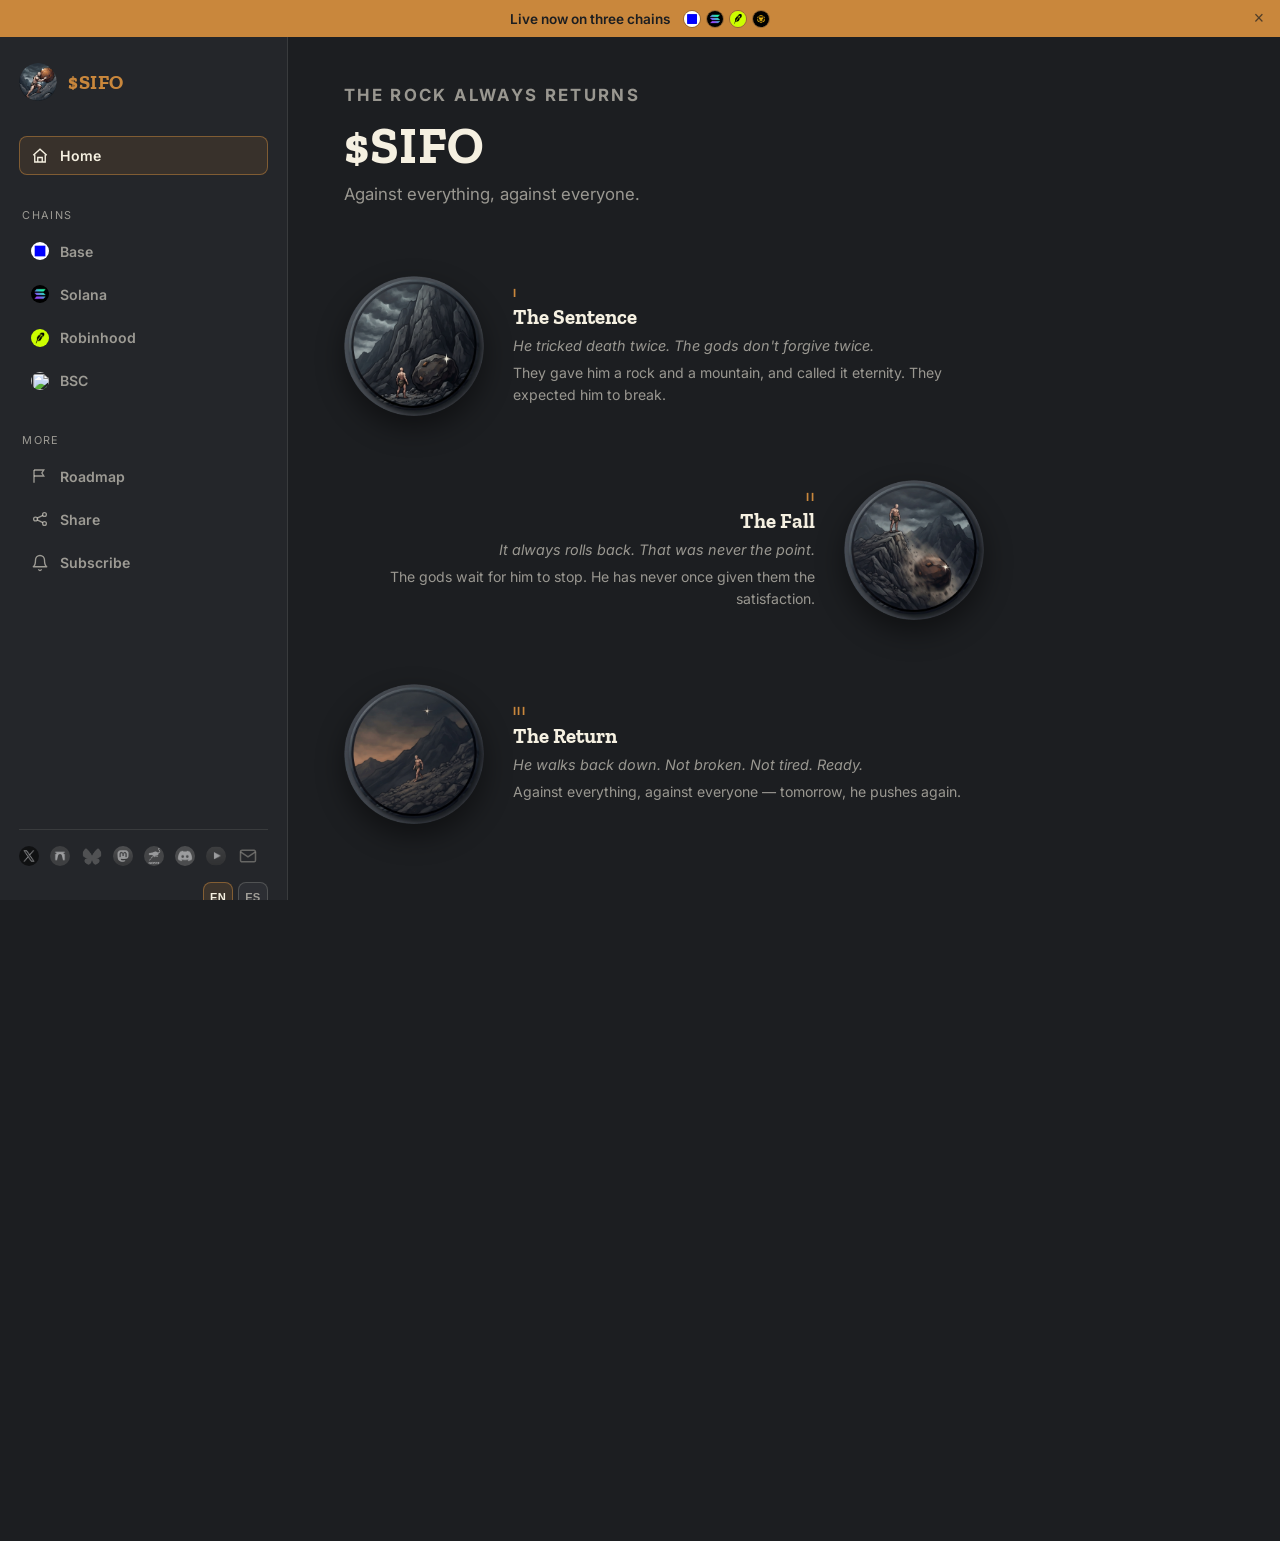
==== index.html @ 00148073 "Update index.html" ====
<!doctype html>
<html lang="en">
<head>
  <meta charset="UTF-8" />
  <meta name="viewport" content="width=device-width, initial-scale=1" />
  <title>$SIFO</title>
  <meta name="description" content="Against everything, against everyone." />
  <link rel="icon" type="image/png" href="/favicon.png" />

  <meta property="og:title" content="$SIFO" />
  <meta property="og:description" content="Against everything, against everyone." />
  <meta property="og:image" content="https://www.sisifotoken.xyz/og.png" />
  <meta property="og:url" content="https://www.sisifotoken.xyz/" />
  <meta property="og:type" content="website" />

  <meta name="twitter:card" content="summary_large_image" />
  <meta name="twitter:title" content="$SIFO" />
  <meta name="twitter:description" content="Against everything, against everyone." />
  <meta name="twitter:image" content="https://www.sisifotoken.xyz/og.png" />

  <meta name="theme-color" content="#1c1e21" />
  <meta name="virtual-protocol-site-verification" content="3f7be207d0152af9b5579db049e0d0c9" />

  <script>
    window.va = window.va || function () { (window.vaq = window.vaq || []).push(arguments); };
  </script>
  <script defer src="/_vercel/insights/script.js"></script>

  <link rel="preconnect" href="https://fonts.googleapis.com">
  <link rel="preconnect" href="https://fonts.gstatic.com" crossorigin>
  <link href="https://fonts.googleapis.com/css2?family=Zilla+Slab:wght@500;700&family=Inter:wght@400;500;600;700&family=DM+Mono:wght@400;500&display=swap" rel="stylesheet">

  <link rel="stylesheet" href="/css/style.css">
</head>
<body>
  <!-- BANNER SUPERIOR -->
  <div class="top-banner" id="topBanner">
    <span data-en="Live now on three chains" data-es="Ya disponible en 4 cadenas">Live on 4 chains</span>
    <div class="chains">
      <img src="/base-chain.png" alt="Base" />
      <img src="/solana.png" alt="Solana" />
      <img src="/robinhood.png" alt="Robinhood" />
      <img src="/bnbchain.jpg" alt="Binance Smart Chain" />
    </div>
    <button class="top-banner-close" id="topBannerClose" aria-label="Close">&times;</button>
  </div>

  <div class="topbar">
    <div class="brand">
      <img src="/favicon.png" alt="$SIFO" />
      <span class="brand-text">$SIFO</span>
    </div>
    <button class="hamburger" id="hamburgerBtn" aria-label="Menu">
      <span></span><span></span><span></span>
    </button>
  </div>

  <div class="overlay" id="overlay"></div>

  <div class="shell">
    <nav class="sidebar" id="sidebar">
      <div class="brand">
        <img src="/favicon.png" alt="$SIFO" />
        <span class="brand-text">$SIFO</span>
      </div>

      <div class="nav-group">
        <button class="nav-item active" data-target="home" onclick="switchSection('home', this)">
          <svg class="nav-icon-svg" viewBox="0 0 24 24"><path d="M3 11l9-8 9 8"/><path d="M5 10v10h14V10"/><path d="M9 20v-6h6v6"/></svg>
          <span data-en="Home" data-es="Inicio">Home</span>
        </button>
      </div>

      <div class="nav-group">
        <p class="nav-label" data-en="Chains" data-es="Cadenas">Chains</p>
        <button class="nav-item" data-target="base" onclick="switchSection('base', this)">
          <img class="nav-icon" src="/base-chain.png" alt="" /> <span data-en="Base" data-es="Base">Base</span>
        </button>
        <button class="nav-item" data-target="solana" onclick="switchSection('solana', this)">
          <img class="nav-icon" src="/solana.png" alt="" /> <span data-en="Solana" data-es="Solana">Solana</span>
        </button>
        <button class="nav-item" data-target="hood" onclick="switchSection('hood', this)">
          <img class="nav-icon" src="/robinhood.png" alt="" /> <span data-en="Robinhood" data-es="Robinhood">Robinhood</span>
        </button>
        <button class="nav-item" data-target="bsc" onclick="switchSection('hood', this)">
          <img class="nav-icon" src="/bnbchain.png" alt="" /> <span data-en="BSC" data-es="BSC">BSC</span>
        </button>
      </div>

      <div class="nav-group">
        <p class="nav-label" data-en="More" data-es="Más">More</p>
        <button class="nav-item" data-target="roadmap" onclick="switchSection('roadmap', this)">
          <svg class="nav-icon-svg" viewBox="0 0 24 24"><path d="M4 21V4"/><path d="M4 4h13l-2.5 4L17 12H4"/></svg> <span data-en="Roadmap" data-es="Hoja de ruta">Roadmap</span>
        </button>
        <button class="nav-item" data-target="share" onclick="switchSection('share', this)">
          <svg class="nav-icon-svg" viewBox="0 0 24 24"><circle cx="6" cy="12" r="2.5"/><circle cx="18" cy="6" r="2.5"/><circle cx="18" cy="18" r="2.5"/><line x1="8.2" y1="10.8" x2="15.8" y2="7.2"/><line x1="8.2" y1="13.2" x2="15.8" y2="16.8"/></svg> <span data-en="Share" data-es="Compartir">Share</span>
        </button>
        <button class="nav-item" data-target="mail" onclick="switchSection('mail', this)">
          <svg class="nav-icon-svg" viewBox="0 0 24 24" fill="none" stroke="currentColor" stroke-width="2" stroke-linecap="round" stroke-linejoin="round">
            <path d="M18 8a6 6 0 0 0-12 0c0 7-3 9-3 9h18s-3-2-3-9"/>
            <path d="M13.73 21a2 2 0 0 1-3.46 0"/>
          </svg> <span data-en="Subscribe" data-es="Suscríbete">Subscribe</span>
        </button>
      </div>

        <div class="sidebar-footer">
          <a href="https://x.com/sisifotoken" target="_blank" rel="noopener noreferrer"><img src="/x.png" alt="X" /></a>
          <a href="https://farcaster.xyz/sisifotoken" target="_blank" rel="noopener noreferrer"><img src="/farcaster.png" alt="Farcaster" /></a>
          <a href="https://bsky.app/profile/sisifotoken.bsky.social" target="_blank" rel="noopener noreferrer"><img src="/bluesky.png" alt="Bluesky" /></a>
          <a href="https://mastodon.social/@sisifotoken" target="_blank" rel="noopener noreferrer"><img src="/mastodon.png" alt="Mastodon" /></a>
          <a href="https://nostr.com/profile/npub1q69sutkc67y2qqrcd8sqsq3d3lgsggv6p8v0s9rgugly3xl09xvsrdzpj4" target="_blank" rel="noopener noreferrer"><img src="/nostr.png" alt="Nostr" /></a>
          <a href="https://discord.sisifotoken.xyz" target="_blank" rel="noopener noreferrer"><img src="/discord.png" alt="Discord" /></a>
          <a href="https://www.youtube.com/@sisifotoken" target="_blank" rel="noopener noreferrer"><img src="/youtube.png" alt="YouTube" /></a>
          <a href="mailto:info@sisifotoken.xyz" title="info@sisifotoken.xyz">
            <svg viewBox="0 0 24 24"><rect x="3" y="5" width="18" height="14" rx="2"/><path d="M3 7l9 6 9-6"/></svg>
          </a>
          <div class="lang-toggle">
            <button class="lang-btn" id="langBtnEn" onclick="setLang('en')">EN</button>
            <button class="lang-btn" id="langBtnEs" onclick="setLang('es')">ES</button>
          </div>
        </div>      
    </nav>

    <main class="main">
      <div class="hero">
        <p class="hero-eyebrow" data-en="The rock always returns" data-es="La roca siempre vuelve">The rock always returns</p>
        <h1>$SIFO</h1>
        <p data-en="Against everything, against everyone." data-es="Contra todo, contra todos.">Against everything, against everyone.</p>
      </div>

      <!-- HOME -->
      <section class="section active" id="section-home">
        <div class="lore-section">
          <div class="lore-chapter">
            <img src="/lore-sentence.png" alt="The Sentence" onclick="openLightbox(this.src)" />
            <div>
              <p class="lore-num">I</p>
              <p class="lore-title" data-en="The Sentence" data-es="La Condena">The Sentence</p>
              <p class="lore-quote" data-en="He tricked death twice. The gods don't forgive twice." data-es="Engañó a la muerte dos veces. Los dioses no perdonan dos veces.">He tricked death twice. The gods don't forgive twice.</p>
              <p class="lore-body" data-en="They gave him a rock and a mountain, and called it eternity. They expected him to break." data-es="Le dieron una roca y una montaña, y lo llamaron eternidad. Esperaban que se rindiera.">They gave him a rock and a mountain, and called it eternity. They expected him to break.</p>
            </div>
          </div>

          <div class="lore-chapter">
            <img src="/lore-fall.png" alt="The Fall" onclick="openLightbox(this.src)" />
            <div>
              <p class="lore-num">II</p>
              <p class="lore-title" data-en="The Fall" data-es="La Caída">The Fall</p>
              <p class="lore-quote" data-en="It always rolls back. That was never the point." data-es="Siempre vuelve a caer. Nunca fue esa la cuestión.">It always rolls back. That was never the point.</p>
              <p class="lore-body" data-en="The gods wait for him to stop. He has never once given them the satisfaction." data-es="Los dioses esperan a que se detenga. Nunca les ha dado esa satisfacción.">The gods wait for him to stop. He has never once given them the satisfaction.</p>
            </div>
          </div>

          <div class="lore-chapter">
            <img src="/lore-return.png" alt="The Return" onclick="openLightbox(this.src)" />
            <div>
              <p class="lore-num">III</p>
              <p class="lore-title" data-en="The Return" data-es="El Regreso">The Return</p>
              <p class="lore-quote" data-en="He walks back down. Not broken. Not tired. Ready." data-es="Baja de nuevo. Sin quebrarse. Sin cansancio. Listo.">He walks back down. Not broken. Not tired. Ready.</p>
              <p class="lore-body" data-en="Against everything, against everyone — tomorrow, he pushes again." data-es="Contra todo, contra todos — mañana, vuelve a empujar.">Against everything, against everyone — tomorrow, he pushes again.</p>
            </div>
          </div>

          <div class="lore-chapter">
            <img src="/lore-climb.png" alt="The Climb" onclick="openLightbox(this.src)" />
            <div>
              <p class="lore-num">IV</p>
              <p class="lore-title" data-en="The Climb" data-es="La Subida">The Climb</p>
              <p class="lore-quote" data-en="Every step is a step no one asked him to take." data-es="Cada paso es un paso que nadie le pidió dar.">Every step is a step no one asked him to take.</p>
              <p class="lore-body" data-en="The rock doesn't get lighter. The mountain doesn't get shorter. He pushes anyway." data-es="La roca no pesa menos. La montaña no se acorta. Y aun así, empuja.">The rock doesn't get lighter. The mountain doesn't get shorter. He pushes anyway.</p>
            </div>
          </div>
        </div>

        <div class="home-divider"></div>

        <div class="home-row">
          <div class="panel video-thumb" id="teaser-wrapper">
            <img src="https://img.youtube.com/vi/uwrKApJ9zuM/maxresdefault.jpg" alt="$SIFO teaser" />
            <div class="play-overlay">
              <div class="play-btn">
                <svg viewBox="0 0 24 24" width="24" height="24" fill="#1c1e21"><path d="M8 5v14l11-7z"/></svg>
              </div>
            </div>
          </div>
        </div>
      </section>

      <!-- BASE -->
      <section class="section" id="section-base">
        <div class="panel">
          <p class="panel-title">Base</p>
          <div class="info-row"><span class="info-label" data-en="Chain" data-es="Cadena">Chain</span><span class="info-value">Base</span></div>
          <div class="info-row"><span class="info-label" data-en="Quote" data-es="Cotización">Quote</span><span class="info-value">ETH</span></div>
          <div class="info-row"><span class="info-label" data-en="CA" data-es="CA">CA</span><span class="info-value copyable" title="Click to copy">0xb20000000000000000000077859adc891255a401</span></div>
          <div class="info-row"><span class="info-label" data-en="Total supply" data-es="Suministro total">Total supply</span><span class="info-value">1,000,000,000</span></div>
          <div class="buy-panel">
            <a class="buy-btn-disabled" href="https://launch.o1.exchange/token/0xb20000000000000000000077859AdC891255a401?chain=8453" target="_blank" rel="noopener noreferrer"
               style="text-decoration:none; display:flex; align-items:center; justify-content:center; gap:0.5rem; border-style:solid; border-color:var(--rust-dim); color:var(--cream); background:rgba(201,135,60,0.08);">
              <img src="/01.png" alt="o1.exchange" style="width:20px; height:20px; border-radius:50%;" />
              <span data-en="Buy on o1.exchange" data-es="Comprar en o1.exchange">Buy on o1.exchange</span>
            </a>
          </div>
        </div>
      </section>

      <!-- SOLANA -->
      <section class="section" id="section-solana">
        <div class="panel">
          <p class="panel-title">Solana</p>
          <div class="info-row"><span class="info-label" data-en="Chain" data-es="Cadena">Chain</span><span class="info-value">Solana</span></div>
          <div class="info-row"><span class="info-label" data-en="Quote" data-es="Cotización">Quote</span><span class="info-value">SOL</span></div>
          <div class="info-row"><span class="info-label" data-en="CA" data-es="CA">CA</span><span class="info-value copyable" title="Click to copy">AyH43fr9mEUZHfAwLtyCPyTAwWbKZMkgQztT4Lg6pump</span></div>
          <div class="info-row"><span class="info-label" data-en="Total supply" data-es="Suministro total">Total supply</span><span class="info-value">1,000,000,000</span></div>
          <div class="buy-panel">
            <a class="buy-btn-disabled" href="https://pump.fun/coin/AyH43fr9mEUZHfAwLtyCPyTAwWbKZMkgQztT4Lg6pump" target="_blank" rel="noopener noreferrer"
               style="text-decoration:none; display:flex; align-items:center; justify-content:center; gap:0.5rem; border-style:solid; border-color:var(--rust-dim); color:var(--cream); background:rgba(201,135,60,0.08);">
              <img src="/pumpfun.png" alt="pump.fun" style="width:20px; height:20px; border-radius:50%;" />
              <span data-en="Buy on pump.fun" data-es="Comprar en pump.fun">Buy on pump.fun</span>
            </a>
          </div>
        </div>
      </section>

      <!-- ROBINHOOD -->
      <section class="section" id="section-hood">
        <div class="panel">
          <p class="panel-title">Robinhood</p>
          <div class="info-row"><span class="info-label" data-en="Chain" data-es="Cadena">Chain</span><span class="info-value">Robinhood</span></div>
          <div class="info-row"><span class="info-label" data-en="Quote" data-es="Cotización">Quote</span><span class="info-value">ETH</span></div>
          <div class="info-row"><span class="info-label" data-en="CA" data-es="CA">CA</span><span class="info-value copyable" title="Click to copy">0x46d965721F6588345209c25841365944FCcF4b97</span></div>
          <div class="info-row"><span class="info-label" data-en="Total supply" data-es="Suministro total">Total supply</span><span class="info-value">1,000,000,000</span></div>
          <div class="buy-panel">
            <a class="buy-btn-disabled" href="https://app.virtuals.io/virtuals/125923" target="_blank" rel="noopener noreferrer"
               style="text-decoration:none; display:flex; align-items:center; justify-content:center; gap:0.5rem; border-style:solid; border-color:var(--rust-dim); color:var(--cream); background:rgba(201,135,60,0.08);">
              <img src="/virtuals.png" alt="virtuals.io" style="width:20px; height:20px; border-radius:50%;" />
              <span data-en="Buy on virtuals.io" data-es="Comprar en virtuals.io">Buy on virtuals.io</span>
            </a>
          </div>
        </div>
      </section>

            <!-- ROBINHOOD -->
      <section class="section" id="section-bsc">
        <div class="panel">
          <p class="panel-title">BSC</p>
          <div class="info-row"><span class="info-label" data-en="Chain" data-es="Cadena">Chain</span><span class="info-value">Binance Chain</span></div>
          <div class="info-row"><span class="info-label" data-en="Quote" data-es="Cotización">Quote</span><span class="info-value">BNB</span></div>
          <div class="info-row"><span class="info-label" data-en="CA" data-es="CA">CA</span><span class="info-value copyable" title="Click to copy">0xd5ca7d71d5a92c15d4b2771fd8ffc2f6032d4444</span></div>
          <div class="info-row"><span class="info-label" data-en="Total supply" data-es="Suministro total">Total supply</span><span class="info-value">1,000,000,000</span></div>
          <div class="buy-panel">
            <a class="buy-btn-disabled" href="https://four.meme/en/token/0xd5ca7d71d5a92c15d4b2771fd8ffc2f6032d4444" target="_blank" rel="noopener noreferrer"
               style="text-decoration:none; display:flex; align-items:center; justify-content:center; gap:0.5rem; border-style:solid; border-color:var(--rust-dim); color:var(--cream); background:rgba(201,135,60,0.08);">
              <img src="/virtuals.png" alt="virtuals.io" style="width:20px; height:20px; border-radius:50%;" />
              <span data-en="Buy on Four.meme" data-es="Comprar en Four.meme">Buy on Four.meme</span>
            </a>
          </div>
        </div>
      </section>
      
      <!-- ROADMAP -->
      <section class="section" id="section-roadmap">
        <div class="panel" style="max-width:620px;">
          <p class="panel-title" data-en="Roadmap" data-es="Hoja de ruta">Roadmap</p>
          <p style="color:var(--cream-dim); font-size:0.85rem; margin-bottom:1.3rem;" data-en="The stone doesn't stop. Neither does the plan." data-es="La piedra no se detiene. Tampoco el plan.">The stone doesn't stop. Neither does the plan.</p>

          <div class="roadmap-phase">
            <span class="roadmap-status status-done" data-en="Done" data-es="Completado">Done</span>
            <p class="roadmap-title" data-en="Phase 0 — The Weight" data-es="Fase 0 — El Peso">Phase 0 — The Weight</p>
            <p class="roadmap-body" data-en="Identity, lore, bilingual site, own domain, social accounts live. The stone is at the base, ready to climb." data-es="Identidad, lore, web bilingüe, dominio propio, redes sociales activas. La piedra está en la base, lista para subir.">Identity, lore, bilingual site, own domain, social accounts live. The stone is at the base, ready to climb.</p>
          </div>

          <div class="roadmap-phase">
            <span class="roadmap-status status-active" data-en="In progress" data-es="En curso">In progress</span>
            <p class="roadmap-title" data-en="Phase 1 — The First Push" data-es="Fase 1 — El Primer Empujón">Phase 1 — The First Push</p>
            <p class="roadmap-body" data-en="Contract mint, choice of launch chain(s), launchpad listing(s). The moment $SIFO stops being an idea and starts rolling." data-es="Minteo del contrato, elección de cadena(s) inicial(es), listado en launchpad(s). El momento en que $SIFO deja de ser una idea y empieza a rodar.">Contract mint, choice of launch chain(s), launchpad listing(s). The moment $SIFO stops being an idea and starts rolling.</p>
          </div>

          <div class="roadmap-phase">
            <span class="roadmap-status status-pending" data-en="Next" data-es="Siguiente">Next</span>
            <p class="roadmap-title" data-en="Phase 2 — The Slope" data-es="Fase 2 — La Cuesta">Phase 2 — The Slope</p>
            <p class="roadmap-body" data-en="Community activation (Discord), marketing push on X and Farcaster, first collabs or mentions. This is where you see if the stone climbs on its own or needs pushing." data-es="Activación de comunidad (Discord), campaña de marketing en X y Farcaster, primeras colaboraciones o menciones. Aquí es donde se ve si la piedra sube sola o hay que empujarla.">Community activation (Discord), marketing push on X and Farcaster, first collabs or mentions. This is where you see if the stone climbs on its own or needs pushing.</p>
          </div>

          <div class="roadmap-phase">
            <span class="roadmap-status status-pending" data-en="Ongoing" data-es="Continuo">Ongoing</span>
            <p class="roadmap-title" data-en="Phase 3 — The Summit That Never Comes" data-es="Fase 3 — La Cima (que nunca llega)">Phase 3 — The Summit That Never Comes</p>
            <p class="roadmap-body" data-en="Expansion to more chains, added utility, a possible NFT collection as 'season 2'. No fixed finish line — the goal is to keep climbing, not to arrive." data-es="Expansión a más cadenas, utilidad adicional, posible colección NFT como 'season 2'. Sin línea de meta fija — el objetivo es seguir subiendo, no llegar arriba.">Expansion to more chains, added utility, a possible NFT collection as "season 2". No fixed finish line — the goal is to keep climbing, not to arrive.</p>
          </div>
        </div>
      </section>

      <!-- SHARE -->
      <section class="section" id="section-share">
        <div class="panel">
          <p class="panel-title" data-en="Share" data-es="Compartir">Share</p>
          <p style="color:var(--cream-dim); font-size:0.85rem; line-height:1.55;" data-en="Tell them the rock always returns." data-es="Diles que la roca siempre vuelve.">Tell them the rock always returns.</p>
          <div class="share-buttons">
            <a class="share-btn" href="https://twitter.com/intent/tweet?text=%24SIFO&url=https%3A%2F%2Fsisifotoken.xyz%2F" target="_blank" rel="noopener noreferrer">
              <img src="/x.png" alt="X" /> X
            </a>
            <a class="share-btn" href="https://t.me/share/url?url=https%3A%2F%2Fsisifotoken.xyz%2F&text=%24SIFO" target="_blank" rel="noopener noreferrer">
              <img src="/telegram.png" alt="Telegram" /> Telegram
            </a>
            <a class="share-btn" href="https://warpcast.com/~/compose?text=%24SIFO&embeds[]=https%3A%2F%2Fsisifotoken.xyz%2F" target="_blank" rel="noopener noreferrer">
              <img src="/farcaster.png" alt="Farcaster" /> Farcaster
            </a>
          </div>
        </div>
      </section>

      <!-- MAIL (FORMULARIO BREVO) -->
      <section class="section" id="section-mail">
        <div class="panel" style="max-width: 560px;">
          <p class="panel-title" data-en="Join the list" data-es="Únete a la lista">Join the list</p>
          <p style="color:var(--cream-dim); font-size:0.9rem; line-height:1.6; margin-bottom: 1.2rem;" data-en="Get updates when the rock moves." data-es="Recibe avisos cuando la roca se mueva.">Get updates when the rock moves.</p>

          <div id="mail-form">
            <form id="brevo-form" action="https://53d630ad.sibforms.com/serve/[base64]" method="POST">

              <div style="margin-bottom: 1.2rem;">
                <label for="NOMBRE" style="display:block; font-size:0.8rem; color:var(--cream-dim); margin-bottom:0.3rem;" data-en="Name *" data-es="Nombre *">Nombre *</label>
                <input type="text" id="NOMBRE" name="NOMBRE" required placeholder="Sísifo" style="width:100%; padding:0.7rem; background:var(--panel-2); border:1px solid var(--border); border-radius:6px; color:var(--cream); font-family:'Inter',sans-serif; outline:none;" />
              </div>

              <div style="margin-bottom: 1.2rem;">
                <label for="EMAIL" style="display:block; font-size:0.8rem; color:var(--cream-dim); margin-bottom:0.3rem;" data-en="Email *" data-es="Correo electrónico *">Email *</label>
                <input type="email" id="EMAIL" name="EMAIL" required placeholder="abc@xyz.com" style="width:100%; padding:0.7rem; background:var(--panel-2); border:1px solid var(--border); border-radius:6px; color:var(--cream); font-family:'Inter',sans-serif; outline:none;" />
              </div>

              <input type="text" name="email_address_check" value="" style="display:none !important;" tabIndex="-1" autocomplete="off" />
              <input type="hidden" id="brevo-locale" name="LOCALE" value="es" />

              <button type="submit" style="background:var(--rust); color:#1c1e21; border:none; padding:0.8rem 2rem; border-radius:6px; font-weight:700; cursor:pointer; width:100%; font-size:1rem; font-family:'Inter',sans-serif;" data-en="Subscribe" data-es="Suscribirse">Subscribe</button>
            </form>
          </div>

          <div id="mail-confirm" style="display:none; text-align:center; padding:2rem 0;">
            <p style="font-size:1.5rem;">📬</p>
            <h3 style="font-family:'Zilla Slab',serif; color:var(--rust);" data-en="Check your email" data-es="Revisa tu correo">Check your email</h3>
            <p style="color:var(--cream-dim);">
              <span class="spam-hint" tabindex="0" data-en="We have sent you a confirmation link." data-es="Te hemos enviado un enlace de confirmación." data-tooltip-en="Don't see it? Check your spam folder." data-tooltip-es="¿No lo ves? Revisa la carpeta de spam.">We have sent you a confirmation link.</span>
            </p>
          </div>

          <div id="mail-done" style="display:none; text-align:center; padding:2rem 0;">
            <p style="font-size:1.5rem;">✅</p>
            <h3 style="font-family:'Zilla Slab',serif; color:var(--rust);" data-en="You are part of $SIFO!" data-es="¡Ya formas parte de $SIFO!">You are part of $SIFO!</h3>
            <p style="color:var(--cream-dim);" data-en="The rock doesn't stop. Neither do you." data-es="La roca no se detiene. Y tú tampoco.">The rock doesn't stop. Neither do you.</p>
          </div>
        </div>
      </section>

    </main>
  </div>

  <div class="lightbox" id="lightbox" onclick="closeLightbox()">
    <img id="lightboxImg" src="" alt="" />
  </div>

  <script src="/js/main.js"></script>
</body>
</html>
---- css/style.css ----
:root{
  --bg: #1c1e21;
  --panel: #24262a;
  --panel-2: #2c2e33;
  --border: rgba(245,240,225,0.10);
  --border-strong: rgba(245,240,225,0.18);
  --rust: #c9873c;
  --rust-dim: rgba(201,135,60,0.5);
  --cream: #f5f0e1;
  --cream-dim: rgba(245,240,225,0.58);
}

*{ box-sizing: border-box; margin: 0; padding: 0; }

html, body{
  height: 100%;
  background: var(--bg);
  color: var(--cream);
  font-family: 'Inter', sans-serif;
  overflow-x: hidden;
}

a{ color: inherit; }

/* layout shell */
.shell{
  display: flex;
  min-height: 100dvh;
}

/* sidebar (desktop) */
.sidebar{
  width: 288px;
  flex-shrink: 0;
  background: var(--panel);
  border-right: 1px solid var(--border);
  display: flex;
  flex-direction: column;
  padding: 1.6rem 1.2rem;
  position: sticky;
  top: 0;
  height: 100dvh;
}

.brand{
  display: flex;
  align-items: center;
  gap: 0.7rem;
  margin-bottom: 2.2rem;
}

.brand img{
  width: 38px;
  height: 38px;
  border-radius: 50%;
  object-fit: cover;
}

.brand-text{
  font-family: 'Zilla Slab', serif;
  font-weight: 700;
  font-size: 1.25rem;
  letter-spacing: 0.02em;
  color: var(--rust);
}

.nav-label{
  font-size: 0.68rem;
  letter-spacing: 0.12em;
  text-transform: uppercase;
  color: var(--cream-dim);
  margin: 0 0 0.6rem 0.2rem;
}

.nav-group{
  margin-bottom: 1.8rem;
}

.nav-item{
  display: flex;
  align-items: center;
  gap: 0.65rem;
  width: 100%;
  padding: 0.6rem 0.7rem;
  border-radius: 8px;
  border: 1px solid transparent;
  background: transparent;
  color: var(--cream-dim);
  font-family: 'Inter', sans-serif;
  font-size: 0.88rem;
  font-weight: 600;
  text-align: left;
  cursor: pointer;
  transition: all 0.15s ease;
  margin-bottom: 0.25rem;
}

.nav-item img{
  width: 18px;
  height: 18px;
  border-radius: 50%;
  object-fit: cover;
  flex-shrink: 0;
}

.nav-item:hover{
  background: var(--panel-2);
  color: var(--cream);
}

.nav-item.active{
  background: rgba(201,135,60,0.12);
  border-color: var(--rust-dim);
  color: var(--cream);
}

.nav-item.active .nav-dot{
  background: var(--rust);
}

.nav-dot{
  width: 6px;
  height: 6px;
  border-radius: 50%;
  background: var(--cream-dim);
  flex-shrink: 0;
}

.nav-icon-svg{
  width: 18px;
  height: 18px;
  flex-shrink: 0;
  stroke: currentColor;
  fill: none;
  stroke-width: 1.8;
}

.nav-item img.nav-icon{
  width: 18px;
  height: 18px;
  border-radius: 50%;
  object-fit: cover;
  flex-shrink: 0;
}

.lang-toggle{
  display: flex;
  gap: 0.3rem;
  margin-left: auto;
}

.lang-btn{
  width: 30px;
  height: 30px;
  border-radius: 8px;
  border: 1px solid var(--border-strong);
  background: var(--panel-2);
  color: var(--cream-dim);
  font-size: 0.7rem;
  font-weight: 700;
  letter-spacing: 0.02em;
  cursor: pointer;
  transition: all 0.15s ease;
}

.lang-btn:hover{ color: var(--cream); }

.lang-btn.active{
  border-color: var(--rust-dim);
  background: rgba(201,135,60,0.15);
  color: var(--cream);
}

.sidebar-footer{
  margin-top: auto;
  display: flex;
  flex-wrap: wrap;
  gap: 0.7rem;
  padding-top: 1rem;
  border-top: 1px solid var(--border);
  max-width: 100%;
  justify-content: flex-start;
}

.sidebar-footer a img{
  width: 20px;
  height: 20px;
  border-radius: 50%;
  object-fit: cover;
  opacity: 0.55;
  filter: grayscale(1);
  transition: all 0.2s ease;
}

.sidebar-footer a:hover img{
  opacity: 1;
  filter: grayscale(0);
}

.sidebar-footer a svg{
  width: 20px;
  height: 20px;
  flex-shrink: 0;
  stroke: var(--cream-dim);
  fill: none;
  stroke-width: 1.8;
  opacity: 0.55;
  transition: all 0.2s ease;
}

.sidebar-footer a:hover svg{
  opacity: 1;
  stroke: var(--cream);
}

/* mobile top bar */
.topbar{
  display: none;
  align-items: center;
  justify-content: space-between;
  padding: 1rem 1.2rem;
  background: var(--panel);
  border-bottom: 1px solid var(--border);
  position: sticky;
  top: 0;
  z-index: 40;
}

.topbar .brand{ margin: 0; }

.hamburger{
  width: 40px;
  height: 40px;
  border-radius: 8px;
  border: 1px solid var(--border-strong);
  background: var(--panel-2);
  display: flex;
  flex-direction: column;
  align-items: center;
  justify-content: center;
  gap: 4px;
  cursor: pointer;
}

.hamburger span{
  width: 18px;
  height: 2px;
  background: var(--cream);
  border-radius: 2px;
}

.overlay{
  display: none;
  position: fixed;
  inset: 0;
  background: rgba(0,0,0,0.55);
  z-index: 45;
}

.overlay.open{ display: block; }

/* main content */
.main{
  flex: 1;
  min-width: 0;
  padding: 3rem 3.5rem;
}

.hero{
  margin-bottom: 2.2rem;
}

.hero-eyebrow{
  font-size: 0.72rem;
  letter-spacing: 0.14em;
  text-transform: uppercase;
  color: var(--rust);
  font-weight: 700;
  margin-bottom: 0.6rem;
}

.hero h1{
  font-family: 'Zilla Slab', serif;
  font-weight: 700;
  font-size: clamp(2.4rem, 4vw, 3.4rem);
  letter-spacing: 0.01em;
  color: var(--cream);
  margin-bottom: 0.5rem;
}

.hero p{
  font-size: 1.05rem;
  color: var(--cream-dim);
  max-width: 46ch;
}

.lore-section{
  max-width: 640px;
  margin-top: 2.5rem;
}

.lore-chapter{
  display: flex;
  align-items: center;
  gap: 1.8rem;
  padding: 2rem 0;
  opacity: 0;
  transform: translateY(24px);
  transition: opacity 0.7s ease, transform 0.7s ease;
}

.lore-chapter.visible{
  opacity: 1;
  transform: translateY(0);
}

.lore-chapter:nth-child(even){
  flex-direction: row-reverse;
  text-align: right;
}

.lore-chapter img{
  width: 140px;
  height: 140px;
  border-radius: 50%;
  object-fit: cover;
  flex-shrink: 0;
  box-shadow: 0 12px 28px rgba(0,0,0,0.45);
  cursor: zoom-in;
}

.lore-num{
  font-size: 0.7rem;
  letter-spacing: 0.14em;
  text-transform: uppercase;
  color: var(--rust);
  font-weight: 700;
  margin-bottom: 0.3rem;
}

.lore-title{
  font-family: 'Zilla Slab', serif;
  font-weight: 700;
  font-size: 1.3rem;
  color: var(--cream);
  margin-bottom: 0.5rem;
}

.lore-quote{
  font-style: italic;
  color: var(--cream-dim);
  font-size: 0.9rem;
  margin-bottom: 0.5rem;
}

.lore-body{
  font-size: 0.88rem;
  color: var(--cream-dim);
  line-height: 1.55;
}

@media (max-width: 640px){
  .lore-chapter,
  .lore-chapter:nth-child(even){
    flex-direction: column;
    text-align: center;
  }
}

.lightbox{
  display: none;
  position: fixed;
  inset: 0;
  background: rgba(10,11,13,0.92);
  z-index: 100;
  align-items: center;
  justify-content: center;
  padding: 2rem;
  cursor: zoom-out;
}

.lightbox.open{ display: flex; }

.lightbox img{
  max-width: min(80vw, 640px);
  max-height: 85vh;
  border-radius: 50%;
  box-shadow: 0 24px 60px rgba(0,0,0,0.6);
}

.panel{
  background: var(--panel);
  border: 1px solid var(--border);
  border-radius: 10px;
  padding: 1.8rem;
  max-width: 560px;
}

.panel-title{
  font-family: 'Zilla Slab', serif;
  font-weight: 700;
  font-size: 1.15rem;
  margin-bottom: 1.1rem;
  color: var(--cream);
}

/* separador */
.home-divider{
  max-width: 640px;
  height: 1px;
  margin: 2rem 0;
  background: linear-gradient(to right,
    transparent,
    var(--border-strong) 20%,
    var(--border-strong) 80%,
    transparent
  );
}

.home-row{
  display: flex;
  flex-direction: column;
  gap: 1.5rem;
  margin-top: 2.5rem;
  max-width: 640px;
}

.home-row .panel{
  max-width: none;
}

.video-thumb{
  padding: 0;
  overflow: hidden;
  position: relative;
  aspect-ratio: 16/9;
  cursor: pointer;
  display: flex;
}

.video-thumb img{
  width: 100%;
  height: 100%;
  object-fit: cover;
  display: block;
}

.video-thumb .play-overlay{
  position: absolute;
  inset: 0;
  background: rgba(0,0,0,0.35);
  display: flex;
  align-items: center;
  justify-content: center;
}

.video-thumb .play-btn{
  width: 60px;
  height: 60px;
  border-radius: 50%;
  background: var(--rust);
  display: flex;
  align-items: center;
  justify-content: center;
}

.info-row{
  display: flex;
  align-items: baseline;
  justify-content: space-between;
  gap: 1rem;
  padding: 0.8rem 0;
  border-bottom: 1px solid var(--border);
}

.info-row:last-child{ border-bottom: none; }

.info-label{
  font-size: 0.7rem;
  letter-spacing: 0.1em;
  text-transform: uppercase;
  color: var(--cream-dim);
  white-space: nowrap;
}

.info-value{
  font-family: 'DM Mono', monospace;
  font-size: 0.9rem;
  color: var(--cream);
  text-align: right;
  overflow-wrap: anywhere;
}

.info-value.pending{
  color: var(--rust);
  font-family: 'Inter', sans-serif;
  font-weight: 600;
  font-size: 0.85rem;
}

.info-value.copyable{
  cursor: pointer;
  transition: color 0.15s ease;
}
.info-value.copyable:hover{
  color: var(--rust);
}
.info-value.copyable.copied{
  color: var(--rust);
}

.buy-panel{
  margin-top: 1rem;
}

.share-buttons{
  display: flex;
  gap: 0.7rem;
  margin-top: 0.9rem;
}

.share-btn{
  flex: 1;
  display: flex;
  flex-direction: column;
  align-items: center;
  gap: 0.5rem;
  padding: 0.9rem 0.6rem;
  border: 1px solid var(--border);
  border-radius: 8px;
  background: var(--panel-2);
  text-decoration: none;
  color: var(--cream-dim);
  font-size: 0.78rem;
  font-weight: 600;
  transition: all 0.2s ease;
}

.share-btn:hover{
  border-color: var(--rust-dim);
  background: rgba(201,135,60,0.08);
  color: var(--cream);
}

.share-btn img{
  width: 28px;
  height: 28px;
  border-radius: 50%;
  object-fit: cover;
}

.buy-btn-disabled{
  display: block;
  text-align: center;
  padding: 0.8rem;
  border: 1px dashed var(--border-strong);
  border-radius: 8px;
  color: var(--cream-dim);
  font-size: 0.85rem;
  font-weight: 600;
}

.section{ display: none; }
.section.active{ display: block; }

@media (max-width: 860px){
  .sidebar{ display: none; }
  .topbar{ display: flex; }

  .sidebar.mobile-open{
    display: flex;
    position: fixed;
    inset: 0 auto 0 0;
    z-index: 50;
    width: 300px;
    box-shadow: 4px 0 24px rgba(0,0,0,0.4);
  }

  .main{ padding: 2rem 1.3rem; }
}

.roadmap-phase{
  border-bottom: 1px solid var(--border);
  padding: 1.3rem 0;
}
.roadmap-phase:last-child{ border-bottom: none; }

.roadmap-status{
  display: inline-block;
  font-size: 0.68rem;
  letter-spacing: 0.1em;
  text-transform: uppercase;
  font-weight: 700;
  padding: 0.2rem 0.6rem;
  border-radius: 4px;
  margin-bottom: 0.5rem;
}
.status-done{ color: var(--rust); background: rgba(201,135,60,0.14); }
.status-active{ color: var(--cream); background: rgba(245,240,225,0.08); border: 1px solid var(--rust-dim); }
.status-pending{ color: var(--cream-dim); background: rgba(245,240,225,0.04); }

.roadmap-title{
  font-family: 'Zilla Slab', serif;
  font-weight: 700;
  font-size: 1.05rem;
  color: var(--cream);
  margin-bottom: 0.5rem;
}
.roadmap-body{
  font-size: 0.88rem;
  color: var(--cream-dim);
  line-height: 1.6;
  max-width: 54ch;
}

.spam-hint{
  position: relative;
  cursor: help;
  border-bottom: 1px dotted var(--cream-dim);
}
.spam-hint::after{
  content: attr(data-tooltip-en);
  position: absolute;
  bottom: 130%;
  left: 50%;
  transform: translateX(-50%);
  background: var(--panel-2);
  color: var(--cream);
  border: 1px solid var(--border);
  padding: 0.5rem 0.8rem;
  border-radius: 6px;
  font-size: 0.8rem;
  white-space: nowrap;
  opacity: 0;
  pointer-events: none;
  transition: opacity 0.2s ease;
  z-index: 10;
}
html[lang="es"] .spam-hint::after{
  content: attr(data-tooltip-es);
}
.spam-hint:hover::after,
.spam-hint:focus::after{
  opacity: 1;
}

/* Banner superior para noticias */
.top-banner{
  display: flex;
  align-items: center;
  justify-content: center;
  gap: 0.8rem;
  padding: 0.6rem 1rem;
  background: var(--rust);
  color: #1c1e21;
  font-size: 0.85rem;
  font-weight: 600;
  text-align: center;
  position: relative;
}

.top-banner .chains{
  display: flex;
  gap: 0.3rem;
}

.top-banner .chains img{
  width: 18px;
  height: 18px;
  border-radius: 50%;
  border: 1px solid rgba(28,30,33,0.3);
}

.top-banner-close{
  position: absolute;
  right: 1rem;
  top: 50%;
  transform: translateY(-50%);
  background: none;
  border: none;
  color: #1c1e21;
  font-size: 1.1rem;
  cursor: pointer;
  opacity: 0.7;
  line-height: 1;
}

.top-banner-close:hover{ opacity: 1; }
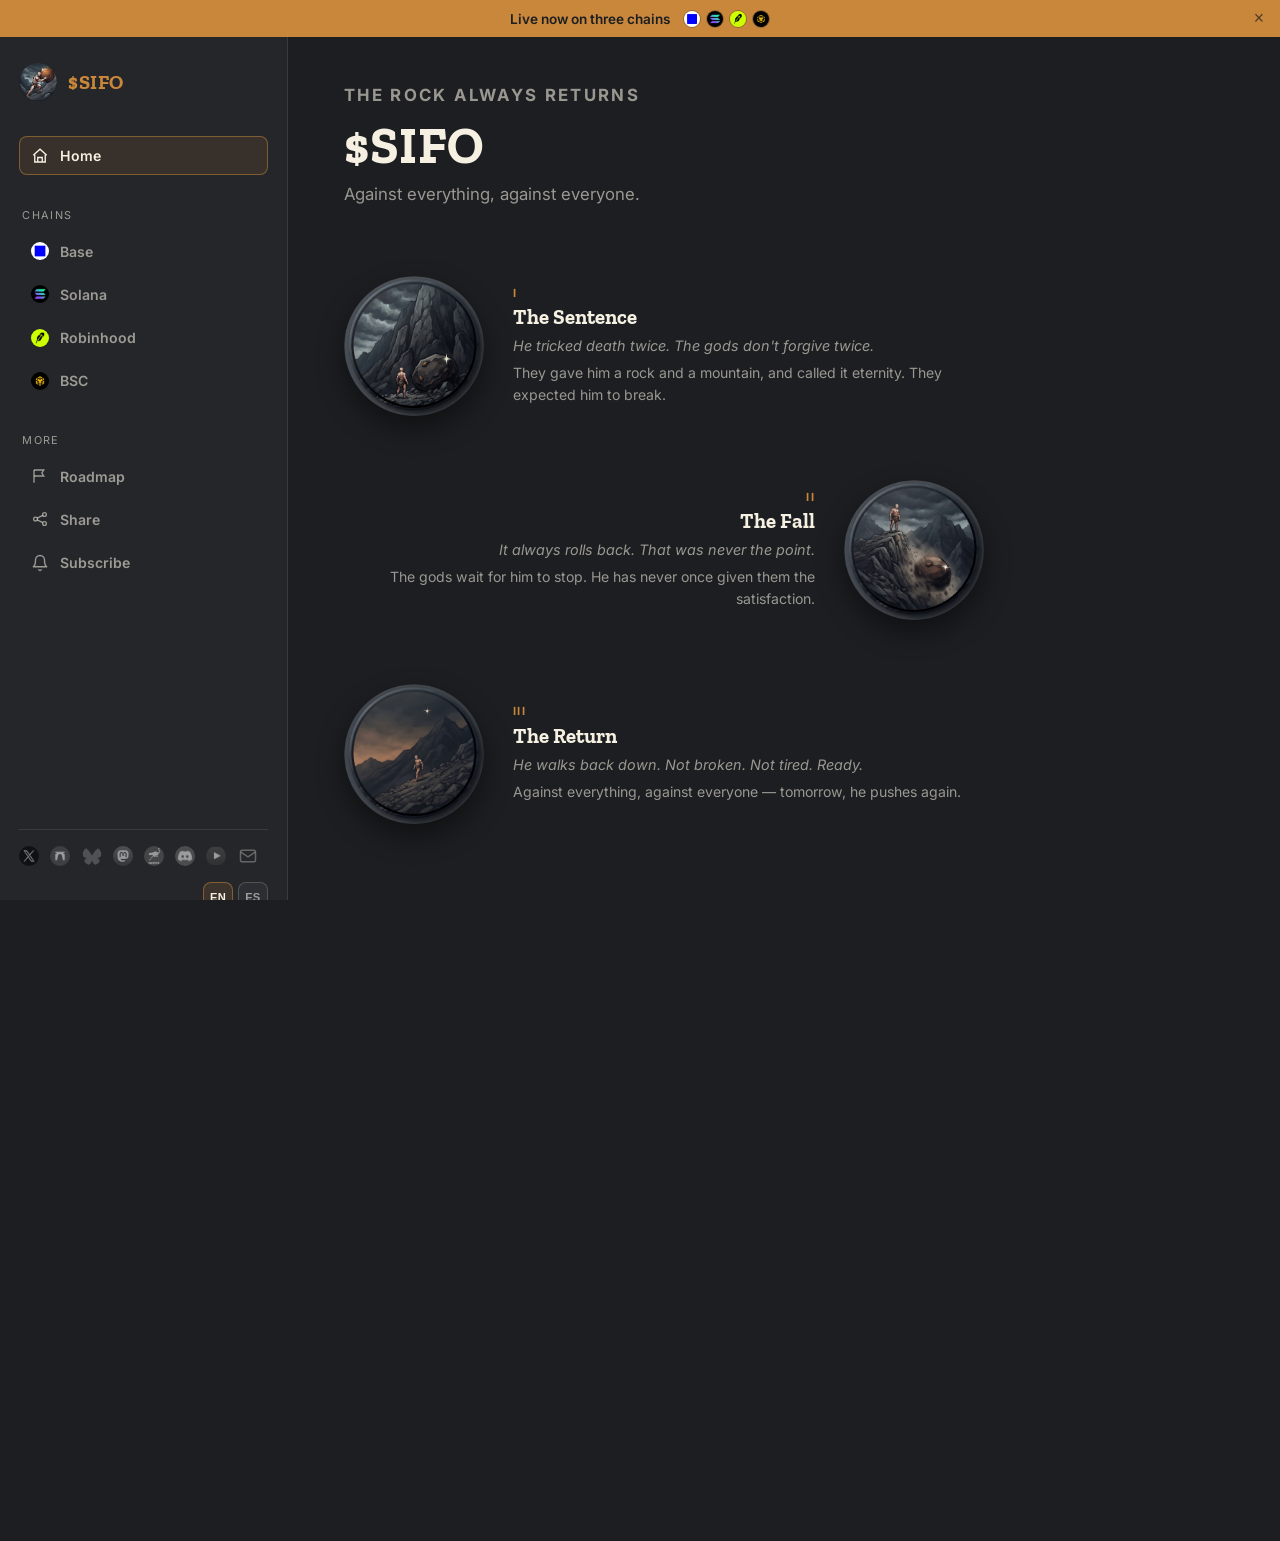
==== commit 1ff5c04d: "Update index.html" ====
--- a/index.html
+++ b/index.html
@@ -83,7 +83,7 @@
           <img class="nav-icon" src="/robinhood.png" alt="" /> <span data-en="Robinhood" data-es="Robinhood">Robinhood</span>
         </button>
         <button class="nav-item" data-target="bsc" onclick="switchSection('hood', this)">
-          <img class="nav-icon" src="/bnbchain.png" alt="" /> <span data-en="BSC" data-es="BSC">BSC</span>
+          <img class="nav-icon" src="/bnbchain.jpg" alt="" /> <span data-en="BSC" data-es="BSC">BSC</span>
         </button>
       </div>
 
@@ -240,7 +240,7 @@
         </div>
       </section>
 
-            <!-- ROBINHOOD -->
+            <!-- BSC -->
       <section class="section" id="section-bsc">
         <div class="panel">
           <p class="panel-title">BSC</p>
@@ -251,7 +251,7 @@
           <div class="buy-panel">
             <a class="buy-btn-disabled" href="https://four.meme/en/token/0xd5ca7d71d5a92c15d4b2771fd8ffc2f6032d4444" target="_blank" rel="noopener noreferrer"
                style="text-decoration:none; display:flex; align-items:center; justify-content:center; gap:0.5rem; border-style:solid; border-color:var(--rust-dim); color:var(--cream); background:rgba(201,135,60,0.08);">
-              <img src="/virtuals.png" alt="virtuals.io" style="width:20px; height:20px; border-radius:50%;" />
+              <img src="/fourdotmemezh.jpg" alt="four.meme" style="width:20px; height:20px; border-radius:50%;" />
               <span data-en="Buy on Four.meme" data-es="Comprar en Four.meme">Buy on Four.meme</span>
             </a>
           </div>
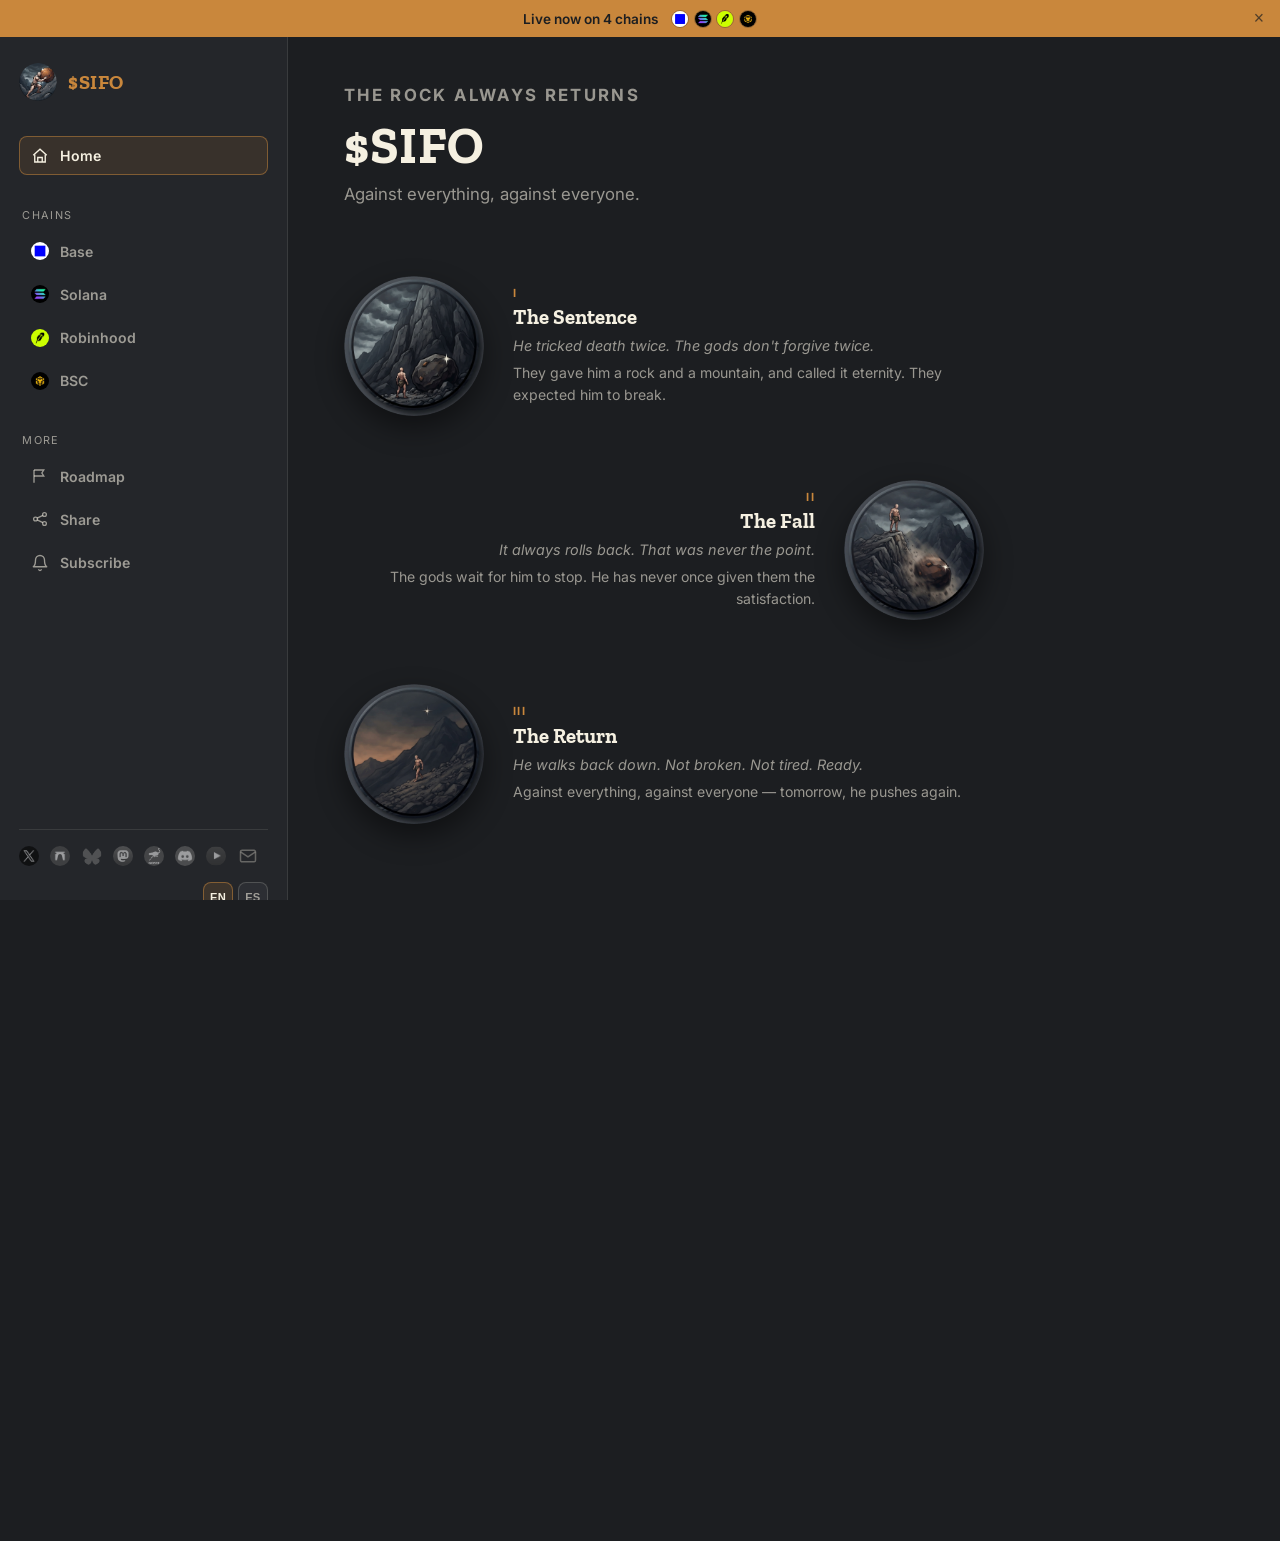
==== commit af6e92c8: "Update index.html" ====
--- a/index.html
+++ b/index.html
@@ -35,7 +35,7 @@
 <body>
   <!-- BANNER SUPERIOR -->
   <div class="top-banner" id="topBanner">
-    <span data-en="Live now on three chains" data-es="Ya disponible en 4 cadenas">Live on 4 chains</span>
+    <span data-en="Live now on 4 chains" data-es="Ya disponible en 4 cadenas">Live on 4 chains</span>
     <div class="chains">
       <img src="/base-chain.png" alt="Base" />
       <img src="/solana.png" alt="Solana" />
@@ -82,7 +82,7 @@
         <button class="nav-item" data-target="hood" onclick="switchSection('hood', this)">
           <img class="nav-icon" src="/robinhood.png" alt="" /> <span data-en="Robinhood" data-es="Robinhood">Robinhood</span>
         </button>
-        <button class="nav-item" data-target="bsc" onclick="switchSection('hood', this)">
+        <button class="nav-item" data-target="bsc" onclick="switchSection('bsc', this)">
           <img class="nav-icon" src="/bnbchain.jpg" alt="" /> <span data-en="BSC" data-es="BSC">BSC</span>
         </button>
       </div>
@@ -244,7 +244,7 @@
       <section class="section" id="section-bsc">
         <div class="panel">
           <p class="panel-title">BSC</p>
-          <div class="info-row"><span class="info-label" data-en="Chain" data-es="Cadena">Chain</span><span class="info-value">Binance Chain</span></div>
+          <div class="info-row"><span class="info-label" data-en="Chain" data-es="Cadena">Chain</span><span class="info-value">BSC</span></div>
           <div class="info-row"><span class="info-label" data-en="Quote" data-es="Cotización">Quote</span><span class="info-value">BNB</span></div>
           <div class="info-row"><span class="info-label" data-en="CA" data-es="CA">CA</span><span class="info-value copyable" title="Click to copy">0xd5ca7d71d5a92c15d4b2771fd8ffc2f6032d4444</span></div>
           <div class="info-row"><span class="info-label" data-en="Total supply" data-es="Suministro total">Total supply</span><span class="info-value">1,000,000,000</span></div>
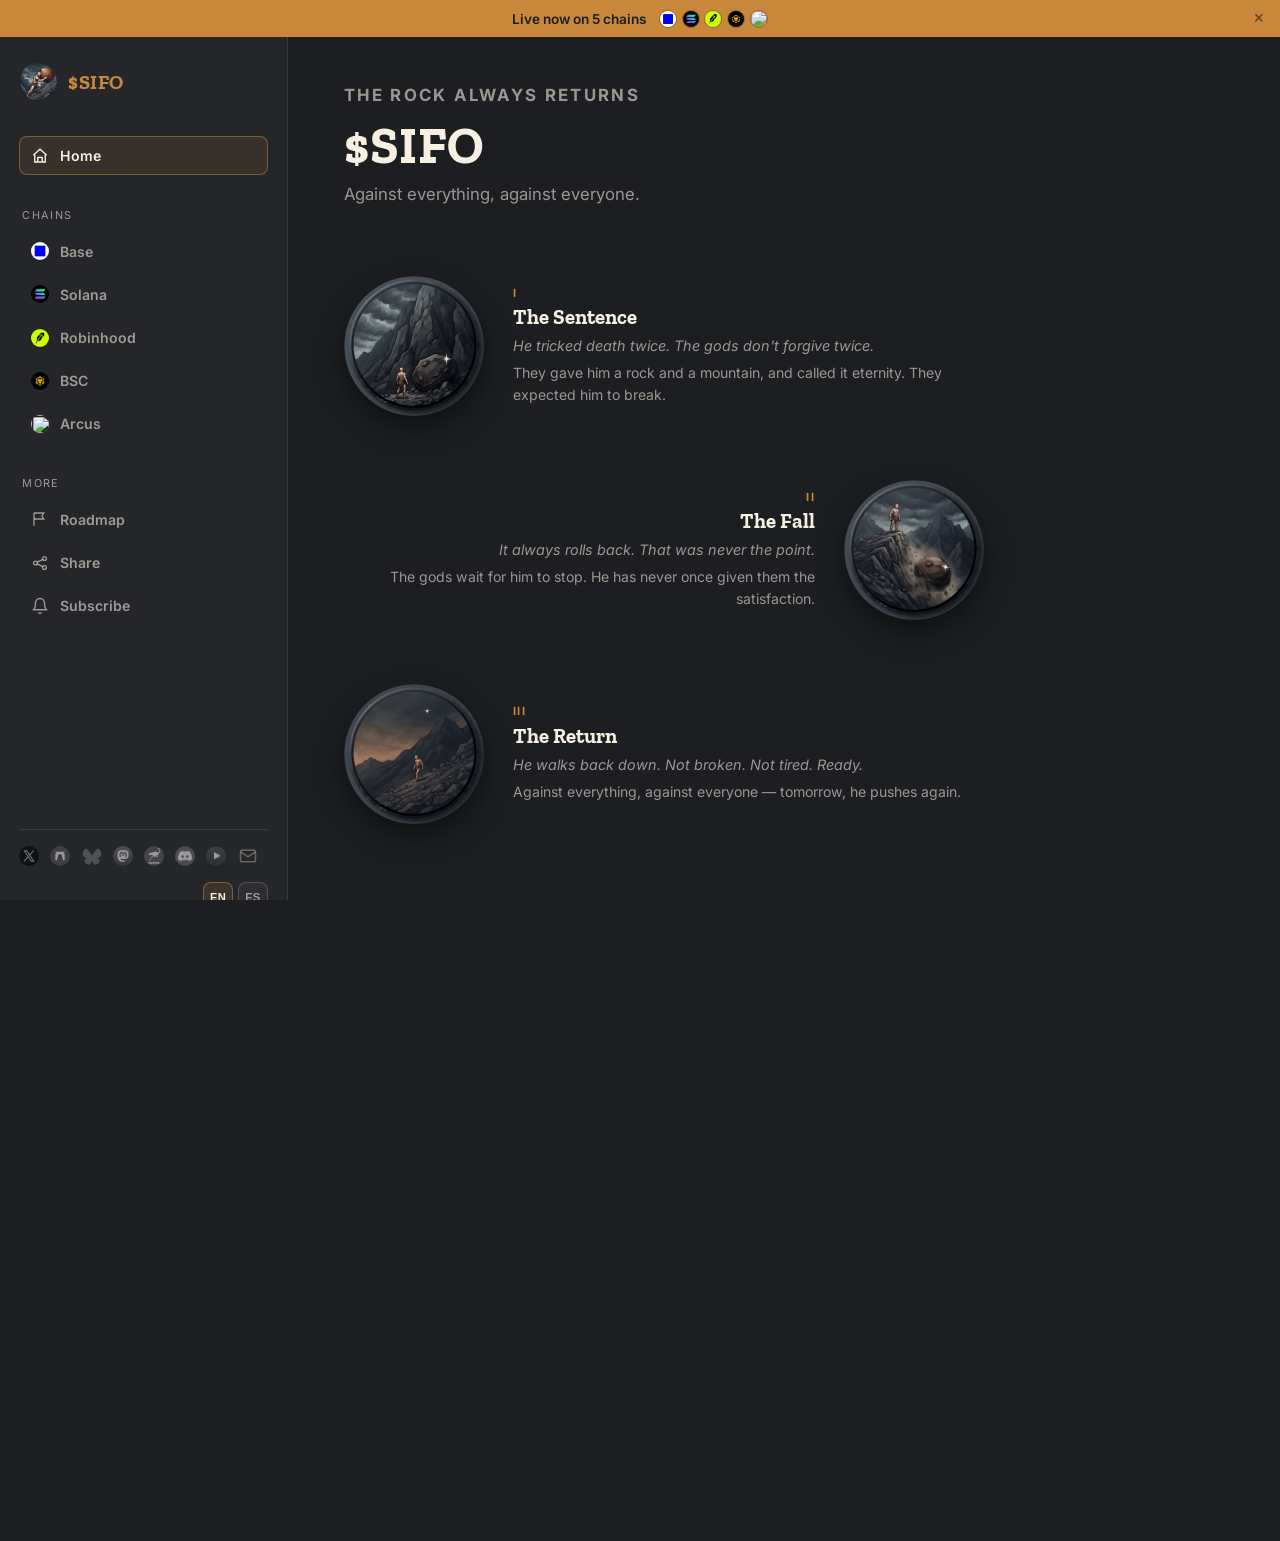
==== commit bfd66503: "Update index.html" ====
--- a/index.html
+++ b/index.html
@@ -35,12 +35,13 @@
 <body>
   <!-- BANNER SUPERIOR -->
   <div class="top-banner" id="topBanner">
-    <span data-en="Live now on 4 chains" data-es="Ya disponible en 4 cadenas">Live on 4 chains</span>
+    <span data-en="Live now on 5 chains" data-es="Ya disponible en 4 cadenas">Live on 4 chains</span>
     <div class="chains">
       <img src="/base-chain.png" alt="Base" />
       <img src="/solana.png" alt="Solana" />
       <img src="/robinhood.png" alt="Robinhood" />
       <img src="/bnbchain.jpg" alt="Binance Smart Chain" />
+      <img src="/arc.jpg" alt="Arcus Chain" />
     </div>
     <button class="top-banner-close" id="topBannerClose" aria-label="Close">&times;</button>
   </div>
@@ -84,6 +85,10 @@
         </button>
         <button class="nav-item" data-target="bsc" onclick="switchSection('bsc', this)">
           <img class="nav-icon" src="/bnbchain.jpg" alt="" /> <span data-en="BSC" data-es="BSC">BSC</span>
+        </button>
+        </button>
+        <button class="nav-item" data-target="arc" onclick="switchSection('arc', this)">
+          <img class="nav-icon" src="/arc.jpg" alt="" /> <span data-en="Arcus" data-es="Arcus">Arcus</span>
         </button>
       </div>
 
@@ -257,6 +262,26 @@
           </div>
         </div>
       </section>
+
+      <!-- ARCUS -->
+      <section class="section" id="section-arc">
+        <div class="panel">
+          <p class="panel-title">Arcus</p>
+          <div class="info-row"><span class="info-label" data-en="Chain" data-es="Cadena">Chain</span><span class="info-value">Arcus</span></div>
+          <div class="info-row"><span class="info-label" data-en="Quote" data-es="Cotización">Quote</span><span class="info-value">USDC</span></div>
+          <div class="info-row"><span class="info-label" data-en="CA" data-es="CA">CA</span><span class="info-value copyable" title="Click to copy">0xF876180234E2B04C1faE191aDD6d2912a11b9aEB</span></div>
+          <div class="info-row"><span class="info-label" data-en="Total supply" data-es="Suministro total">Total supply</span><span class="info-value">1,000,000,000</span></div>
+          <div class="buy-panel">
+            <a class="buy-btn-disabled" href="https://argus.world/token/0xF876180234E2B04C1faE191aDD6d2912a11b9aEB" target="_blank" rel="noopener noreferrer"
+               style="text-decoration:none; display:flex; align-items:center; justify-content:center; gap:0.5rem; border-style:solid; border-color:var(--rust-dim); color:var(--cream); background:rgba(201,135,60,0.08);">
+              <img src="/argus.jpg" alt="argus" style="width:20px; height:20px; border-radius:50%;" />
+              <span data-en="Buy on argus.world" data-es="Comprar en argus.world">Buy on argus.world</span>
+            </a>
+          </div>
+        </div>
+      </section>
+
+
       
       <!-- ROADMAP -->
       <section class="section" id="section-roadmap">
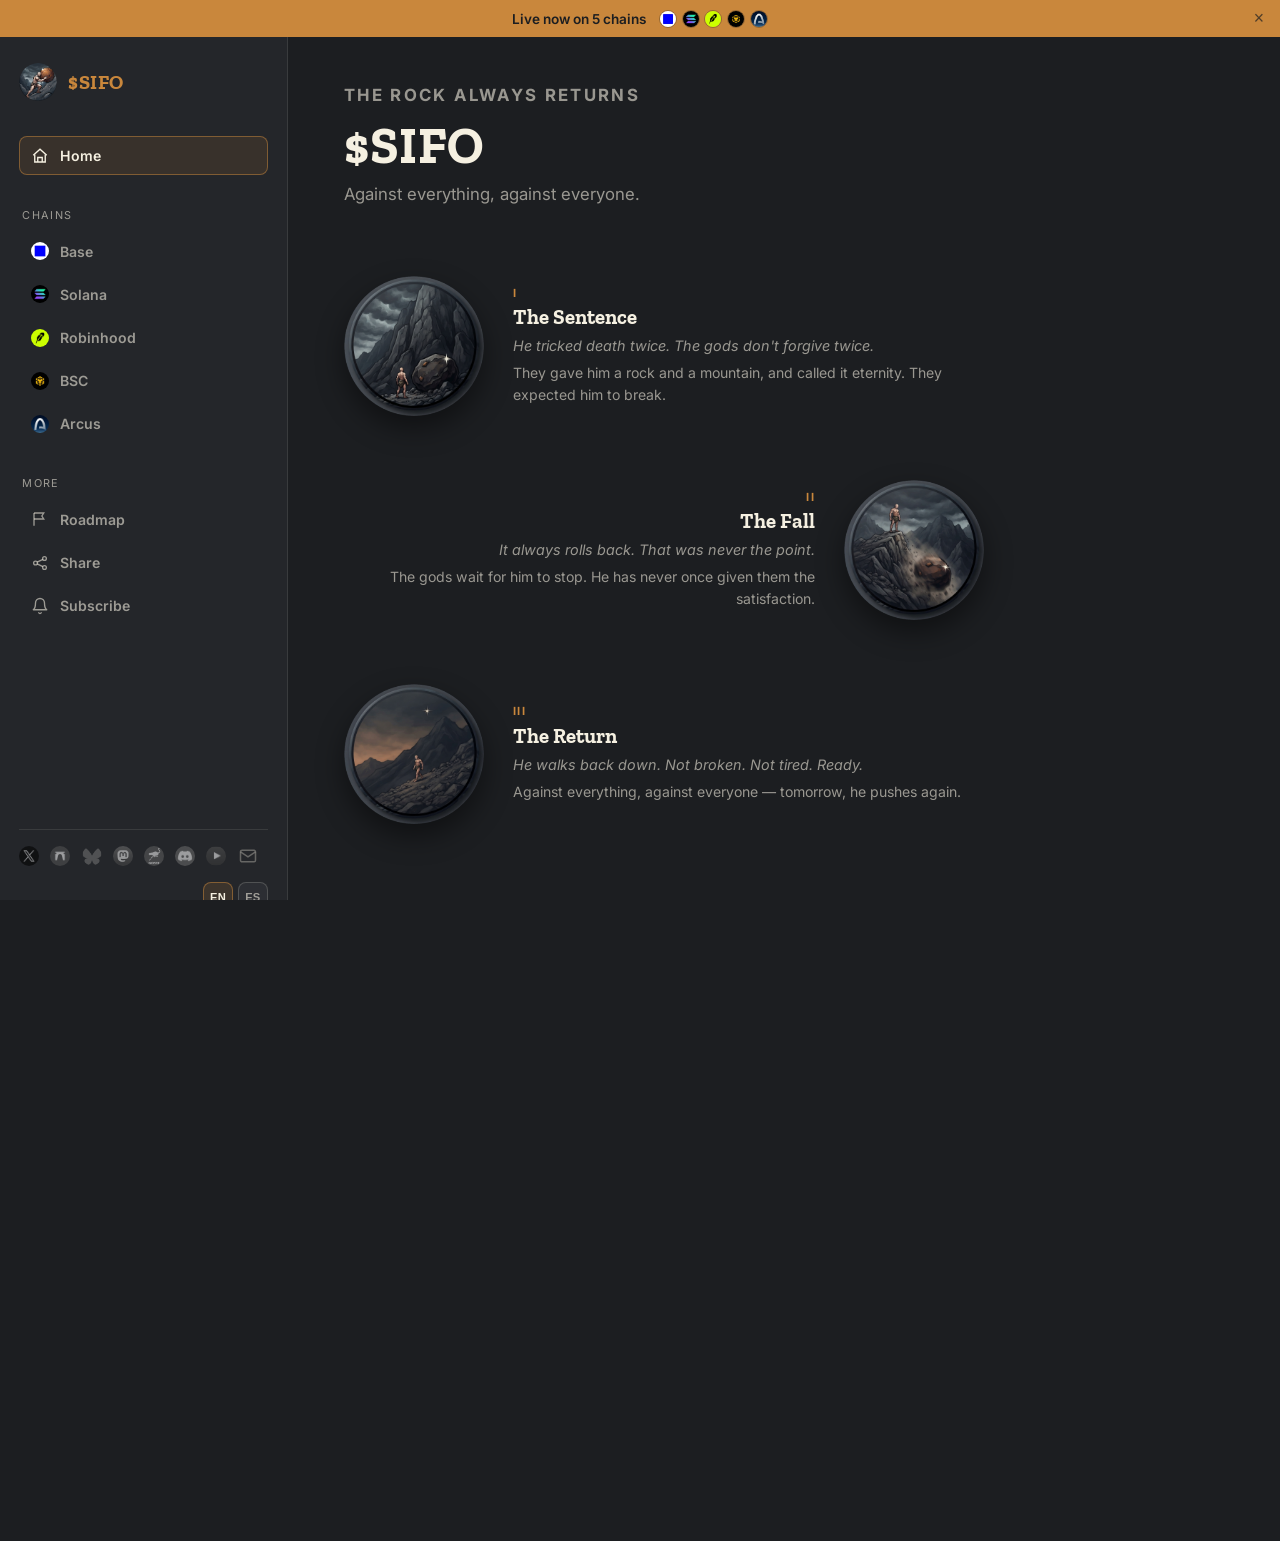
==== commit 94929ce8: "Update index.html" ====
--- a/index.html
+++ b/index.html
@@ -35,7 +35,7 @@
 <body>
   <!-- BANNER SUPERIOR -->
   <div class="top-banner" id="topBanner">
-    <span data-en="Live now on 5 chains" data-es="Ya disponible en 4 cadenas">Live on 4 chains</span>
+    <span data-en="Live now on 5 chains" data-es="Ya disponible en 5 cadenas">Live on 5 chains</span>
     <div class="chains">
       <img src="/base-chain.png" alt="Base" />
       <img src="/solana.png" alt="Solana" />
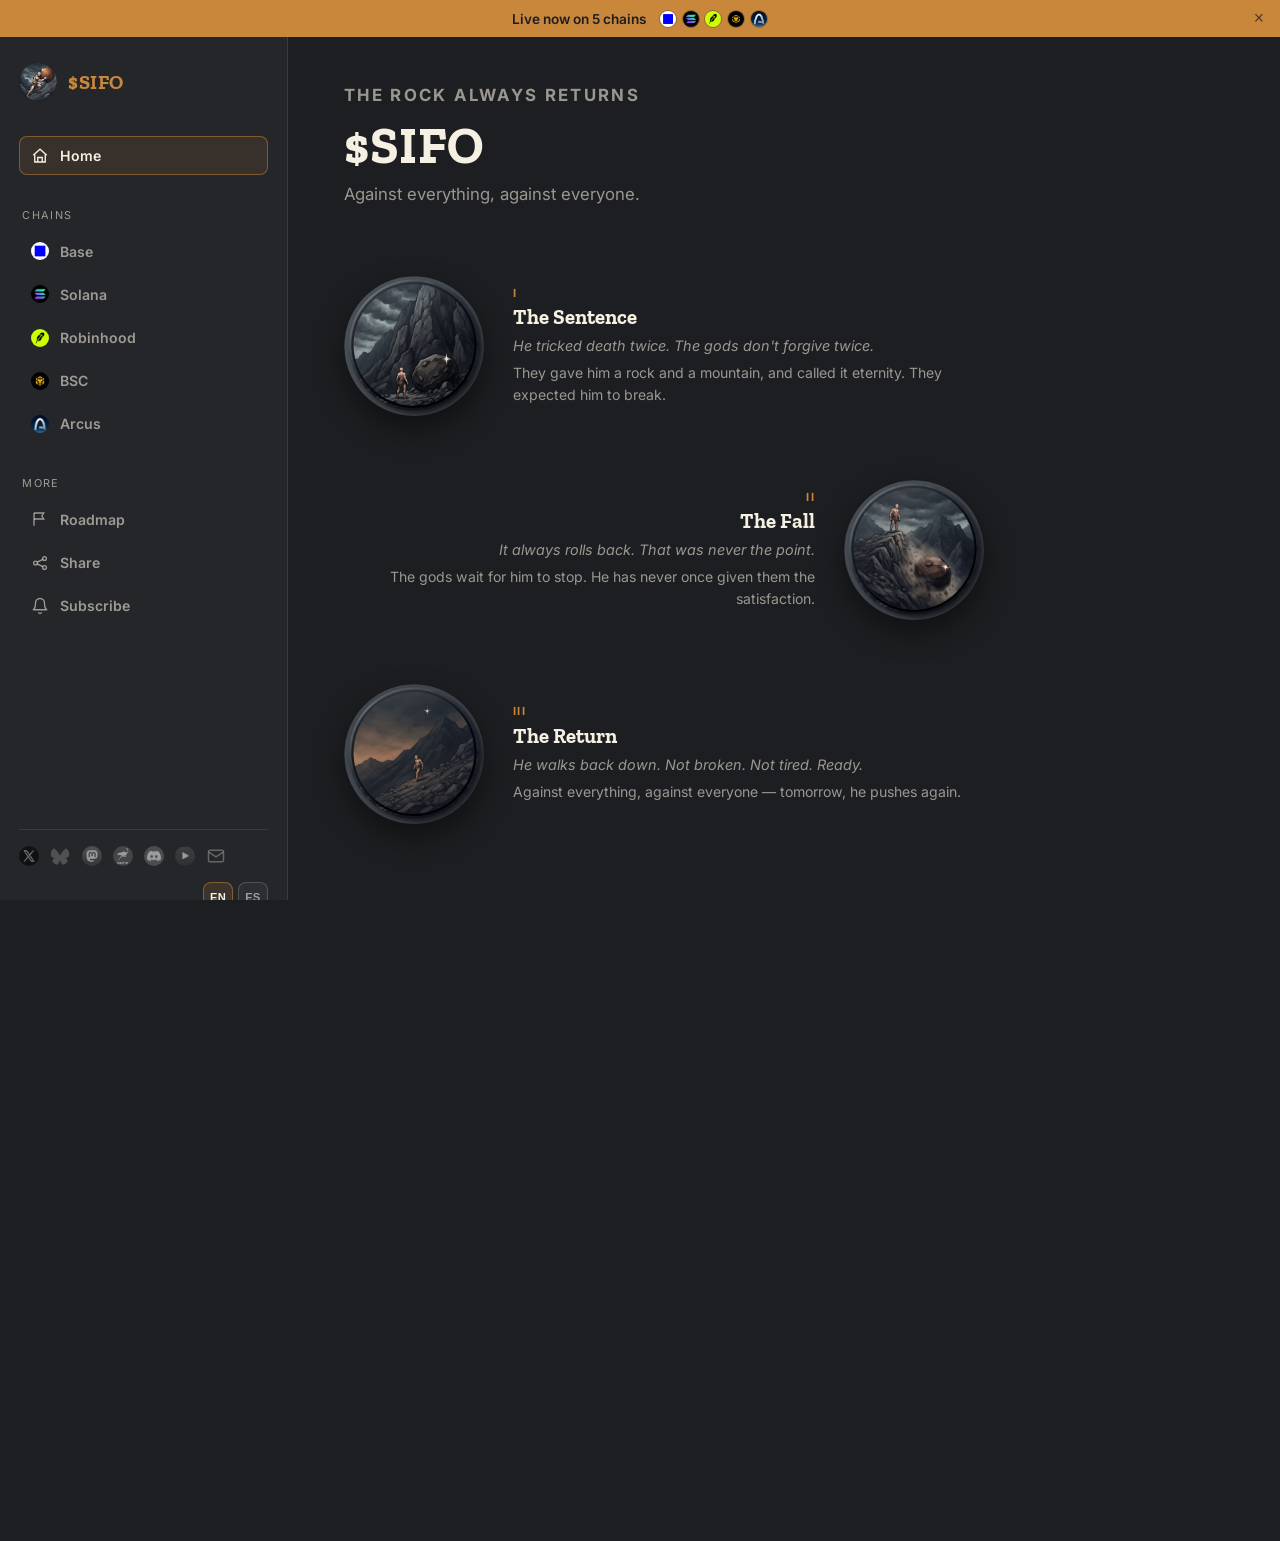
==== commit 4eae598d: "Update index.html" ====
--- a/index.html
+++ b/index.html
@@ -110,7 +110,7 @@
 
         <div class="sidebar-footer">
           <a href="https://x.com/sisifotoken" target="_blank" rel="noopener noreferrer"><img src="/x.png" alt="X" /></a>
-          <a href="https://farcaster.xyz/sisifotoken" target="_blank" rel="noopener noreferrer"><img src="/farcaster.png" alt="Farcaster" /></a>
+          <!-- <a href="https://farcaster.xyz/sisifotoken" target="_blank" rel="noopener noreferrer"><img src="/farcaster.png" alt="Farcaster" /></a> -->
           <a href="https://bsky.app/profile/sisifotoken.bsky.social" target="_blank" rel="noopener noreferrer"><img src="/bluesky.png" alt="Bluesky" /></a>
           <a href="https://mastodon.social/@sisifotoken" target="_blank" rel="noopener noreferrer"><img src="/mastodon.png" alt="Mastodon" /></a>
           <a href="https://nostr.com/profile/npub1q69sutkc67y2qqrcd8sqsq3d3lgsggv6p8v0s9rgugly3xl09xvsrdzpj4" target="_blank" rel="noopener noreferrer"><img src="/nostr.png" alt="Nostr" /></a>
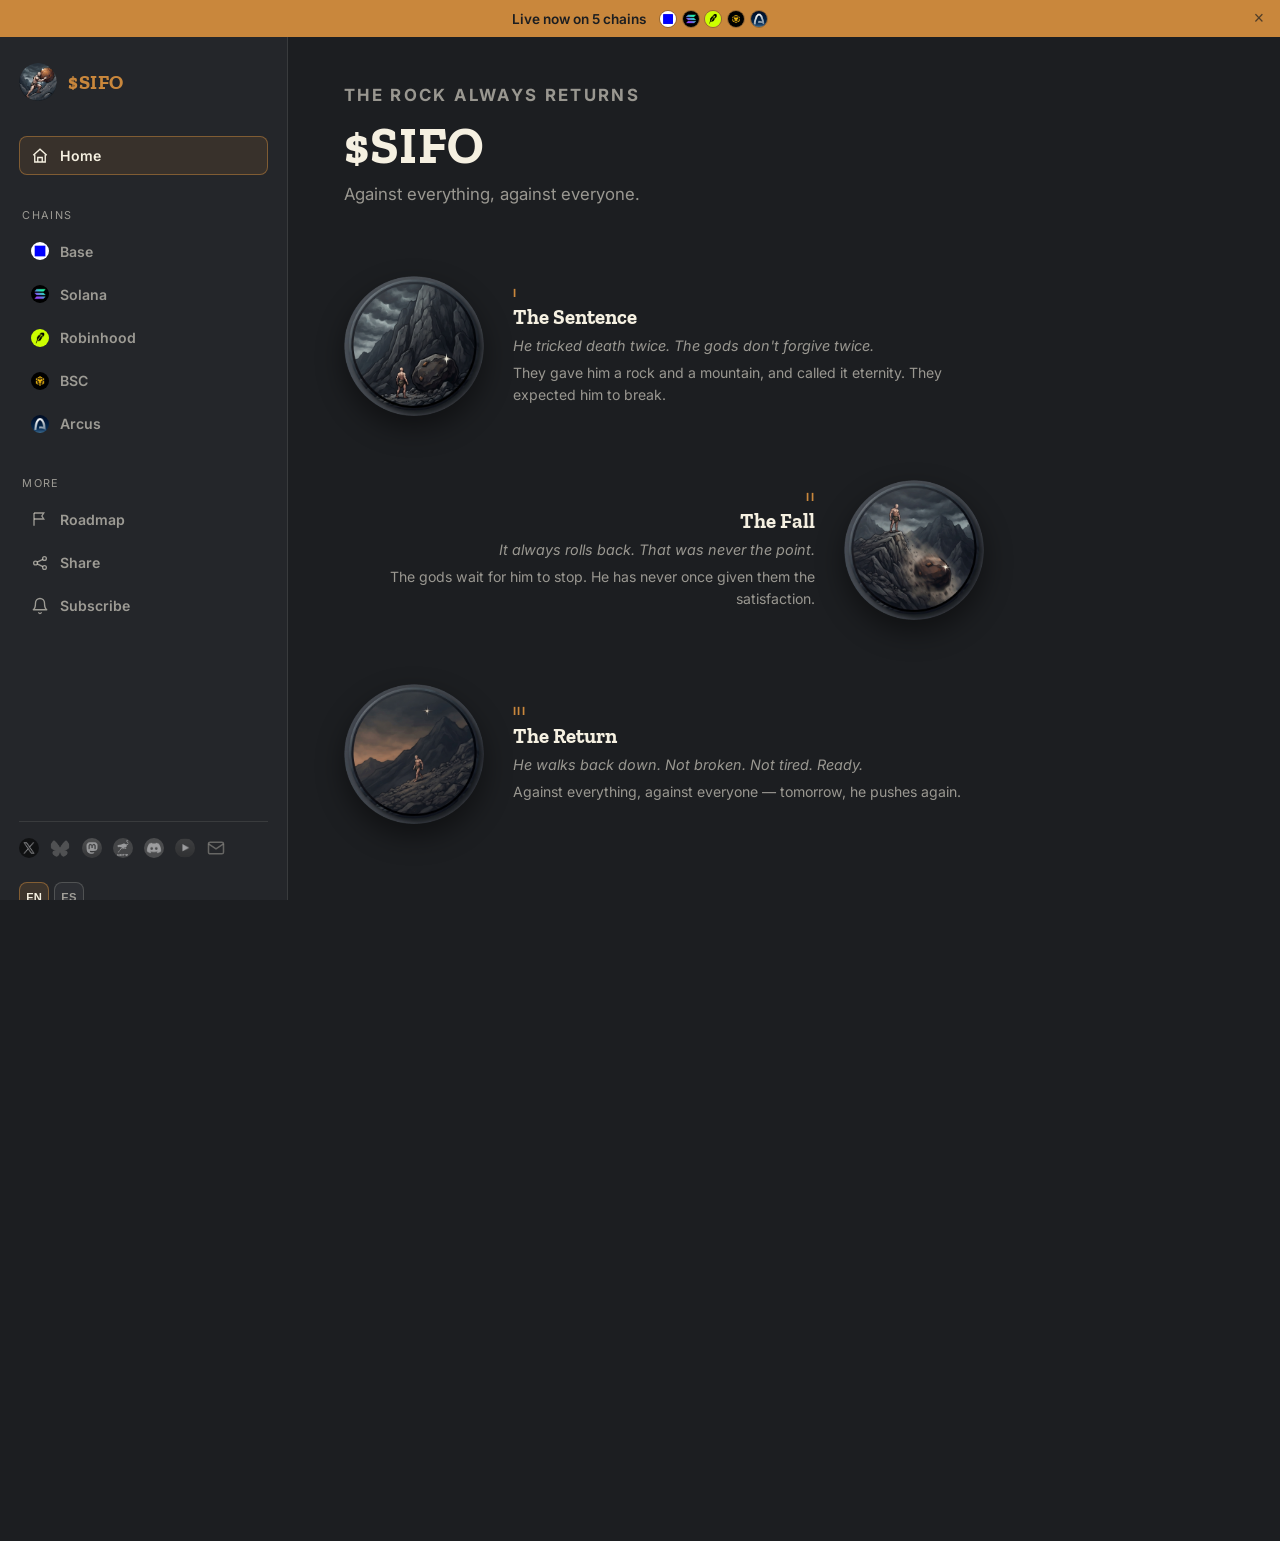
==== commit a3adb5a0: "Update index.html" ====
--- a/index.html
+++ b/index.html
@@ -315,7 +315,7 @@
         </div>
       </section>
 
-      <!-- SHARE -->
+      <!-- SHARE -->      
       <section class="section" id="section-share">
         <div class="panel">
           <p class="panel-title" data-en="Share" data-es="Compartir">Share</p>
@@ -327,8 +327,8 @@
             <a class="share-btn" href="https://t.me/share/url?url=https%3A%2F%2Fsisifotoken.xyz%2F&text=%24SIFO" target="_blank" rel="noopener noreferrer">
               <img src="/telegram.png" alt="Telegram" /> Telegram
             </a>
-            <a class="share-btn" href="https://warpcast.com/~/compose?text=%24SIFO&embeds[]=https%3A%2F%2Fsisifotoken.xyz%2F" target="_blank" rel="noopener noreferrer">
-              <img src="/farcaster.png" alt="Farcaster" /> Farcaster
+            <a class="share-btn" href="https://bsky.app/intent/compose?text=%24SIFO%20https%3A%2F%2Fsisifotoken.xyz%2F" target="_blank" rel="noopener noreferrer">
+              <img src="/bluesky.png" alt="Bluesky" /> Bluesky
             </a>
           </div>
         </div>
--- a/css/style.css
+++ b/css/style.css
@@ -40,6 +40,7 @@
   position: sticky;
   top: 0;
   height: 100dvh;
+  overflow-y: auto;
 }
 
 .brand{
@@ -146,7 +147,10 @@
 .lang-toggle{
   display: flex;
   gap: 0.3rem;
-  margin-left: auto;
+  width: 100%;                 
+  justify-content: flex-start;
+  margin-top: 0.5rem;
+  margin-left: 0;
 }
 
 .lang-btn{
